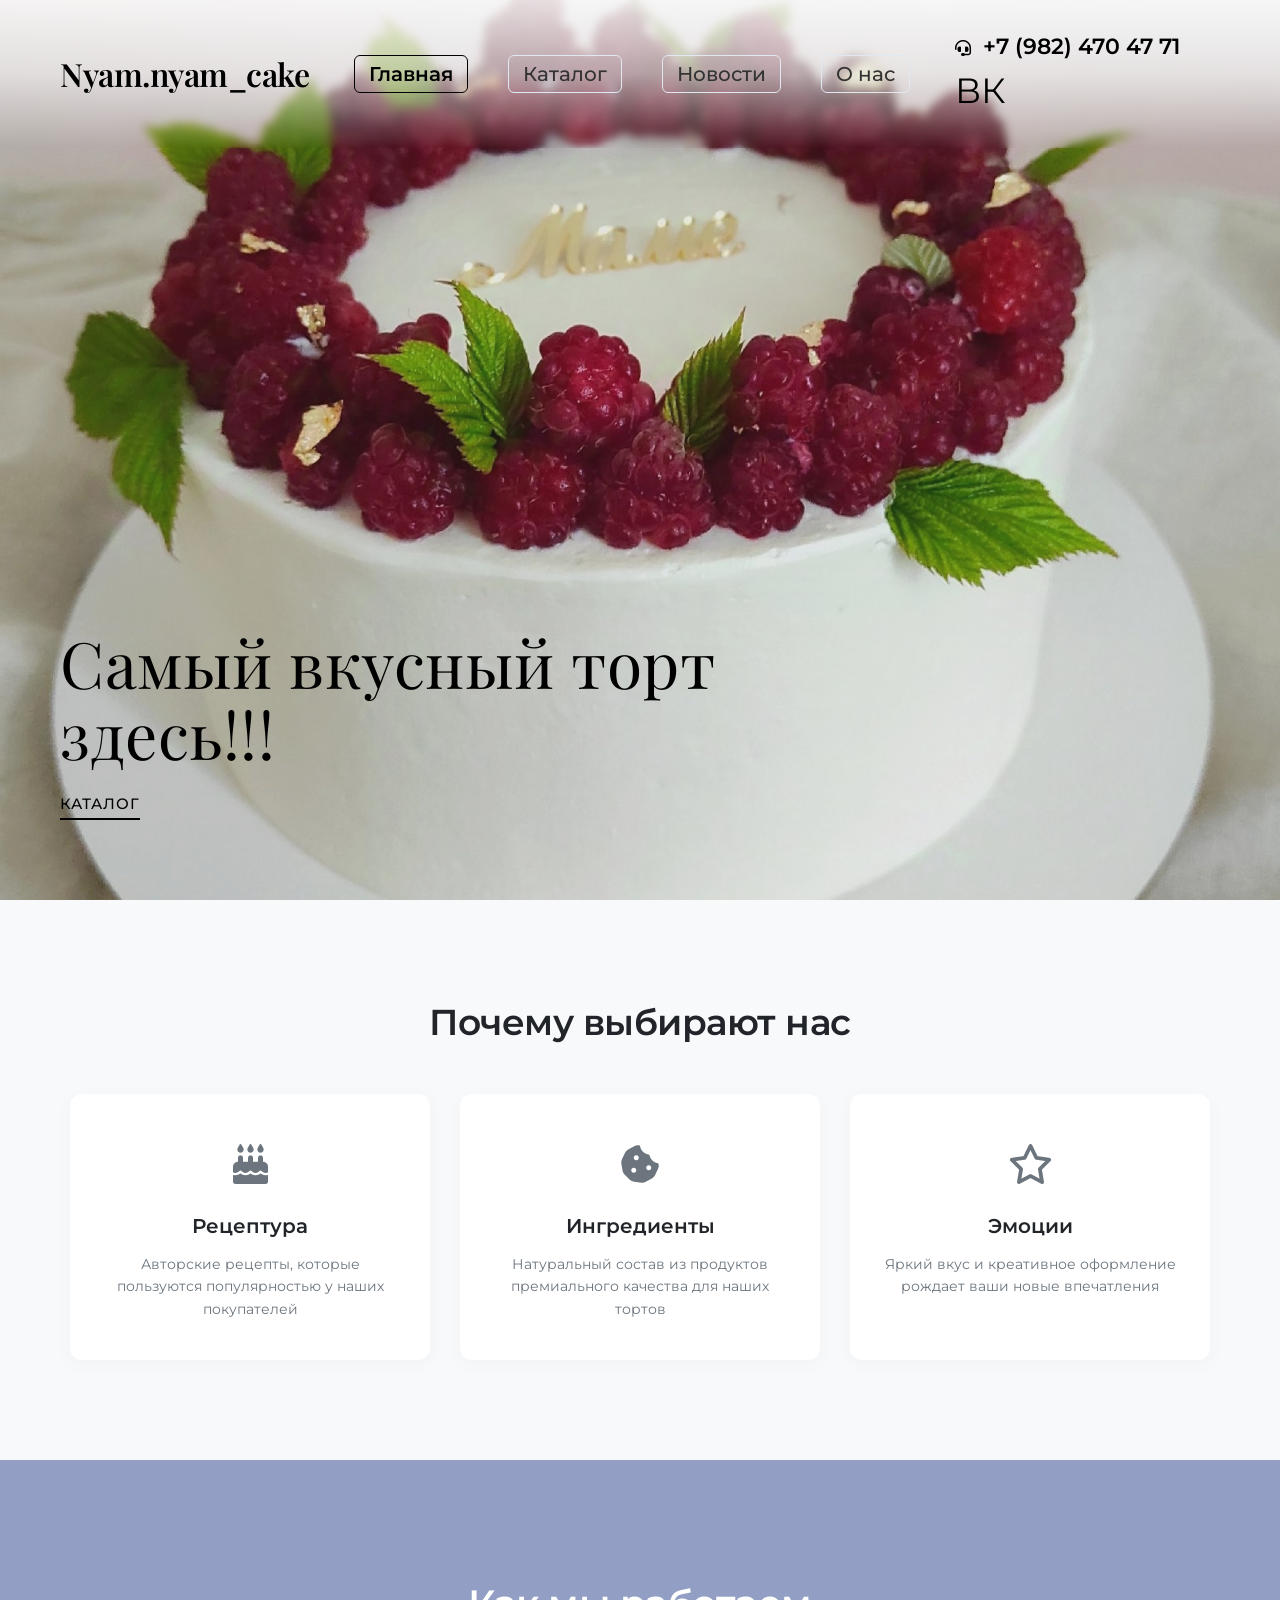
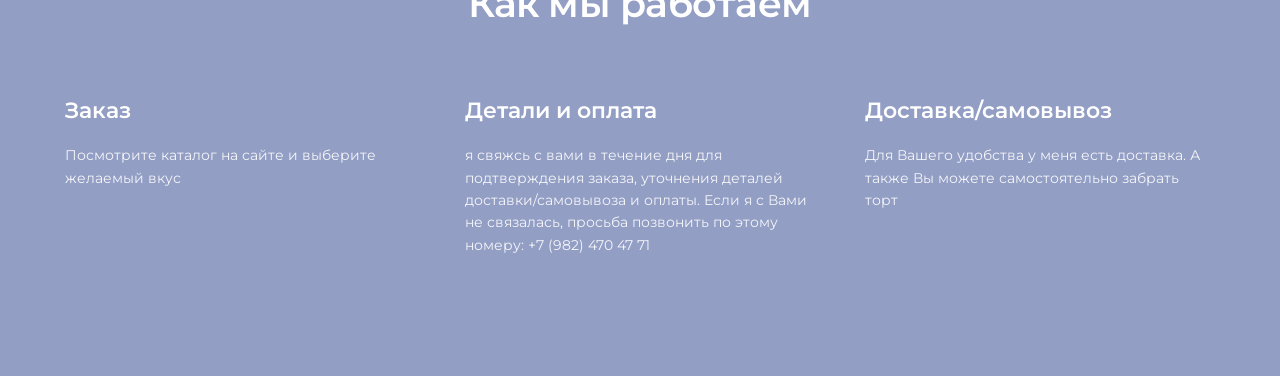
==== index.html @ 230dcc4a "Add files via upload" ====
<!DOCTYPE html>
<html lang="ru">
<head>
    <meta charset="UTF-8">
    <meta name="viewport" content="width=device-width, initial-scale=1.0">
    <title>Nyam.nyam cake</title>
    <link rel="preconnect" href="https://fonts.googleapis.com">
    <link rel="preconnect" href="https://fonts.gstatic.com" crossorigin>
    <link href="https://fonts.googleapis.com/css2?family=Montserrat:wght@300;400;500;600&family=Playfair+Display:ital,wght@0,400..700;1,400..700&display=swap" rel="stylesheet">
    <link rel="stylesheet" href="https://cdnjs.cloudflare.com/ajax/libs/font-awesome/6.4.0/css/all.min.css">
    
    <link rel="stylesheet" href="/css/main.css">
</head>
<body>

    <section class="hero">
        <header class="header">
            <div class="logo">
                Nyam.nyam_cake
            </div>

            <nav class="nav">
                <!-- Для главной добавляем класс active -->
                <a href="index.html" class="active">Главная</a>
                <!-- Для остальных добавляем класс со стандартной рамкой -->
                <a href="catalog.html" class="nav-bordered">Каталог</a>
                <a href="#" class="nav-bordered">Новости</a>
                <a href="about.html" class="nav-bordered">О нас</a>
            </nav>

            <div class="header-right">
                <div class="contacts">
                    <span class="phone">
                        <i class="fa-solid fa-headset" style="margin-right: 6px; font-size: 16px;"></i> 
                        +7 (982) 470 47 71
                    </span>
                    <div><a href="https://vk.com/nyam.nyam_cake" target="_blank" class="vk-link">ВК</a></div>
                </div>
            </div>
        </header>

        <div class="hero-content">
            <h1>Самый вкусный торт здесь!!!</h1>
            <a href="catalog.html" class="catalog-btn">Каталог</a>
        </div>
    </section>
    <section class="features-section">
        <h2 class="features-title">Почему выбирают нас</h2>
        
        <div class="features-container">
            <div class="feature-card">
                <div class="feature-icon">
                    <i class="fa-solid fa-cake-candles"></i>
                </div>
                <h3 class="feature-name">Рецептура</h3>
                <p class="feature-text">Авторские рецепты, которые пользуются популярностью у наших покупателей</p>
            </div>

            <div class="feature-card">
                <div class="feature-icon">
                    <i class="fa-solid fa-cookie-bite"></i>
                </div>
                <h3 class="feature-name">Ингредиенты</h3>
                <p class="feature-text">Натуральный состав из продуктов премиального качества для наших тортов</p>
            </div>

            <div class="feature-card">
                <div class="feature-icon">
                    <i class="fa-regular fa-star"></i>
                </div>
                <h3 class="feature-name">Эмоции</h3>
                <p class="feature-text">Яркий вкус и креативное оформление рождает ваши новые впечатления</p>
            </div>
        </div>
    </section>
    <section class="workflow-section">
        <h2 class="workflow-title">Как мы работаем</h2>
        
        <div class="workflow-container">
            <div class="workflow-step">
                <h3 class="step-name">Заказ</h3>
                <p class="step-text">Посмотрите каталог на сайте и выберите желаемый вкус<br></p>
            </div>

            <div class="workflow-step">
                <h3 class="step-name">Детали и оплата</h3>
                <p class="step-text">я свяжсь с вами в течение дня для подтверждения заказа, уточнения деталей доставки/самовывоза и оплаты. Если я с Вами не связалась, просьба позвонить по этому номеру: +7 (982) 470 47 71</p>
            </div>

            <div class="workflow-step">
                <h3 class="step-name">Доставка/самовывоз</h3>
                <p class="step-text">Для Вашего удобства у меня есть доставка. А также Вы можете самостоятельно забрать торт</p>
            </div>
        </div>
    </section>
</body>
</html>
---- css/main.css ----
/* ==========================================================================
   1. ОБЩИЕ СТИЛИ И СБРОСЫ
   ========================================================================== */
* {
    margin: 0;
    padding: 0;
    box-sizing: border-box;
}

body {
    font-family: 'Montserrat', sans-serif;
    color: #000000;
    background-color: #f5f5f5;
    overflow-x: hidden;
}

/* ==========================================================================
   2. ГЛАВНЫЙ ЭКРАН (HERO BLOCK)
   ========================================================================== */
.hero {
    position: relative;
    width: 100%;
    height: 100vh;
    min-height: 750px;
    background: url('../img/cake.jpg') no-repeat center center;
    background-size: cover;
    display: flex;
    flex-direction: column;
    justify-content: flex-end; /* Контент прижат к низу */
    padding: 40px 60px;
}

/* Полупрозрачный фильтр поверх фона главной страницы */
.hero::before {
    content: '';
    position: absolute;
    top: 0; left: 0; right: 0; bottom: 0;
    background: rgba(255, 255, 255, 0.05);
    z-index: 1;
}

.header, .hero-content, .about-grid-container {
    position: relative;
    z-index: 2;
}

/* ==========================================================================
   3. ШАПКА САЙТА И НАВИГАЦИЯ
   ========================================================================== */
.header {
    display: grid;
    grid-template-columns: auto 1fr auto auto;
    align-items: center;
    gap: 40px;
    position: absolute;
    top: 0;
    left: 0;
    width: 100%;
    padding: 30px 60px; 
    
    /* Эффект матового стекла и градиент */
    background: linear-gradient(to bottom, 
        rgba(255, 255, 255, 0.85) 0%, 
        rgba(255, 255, 255, 0.6) 50%, 
        rgba(255, 255, 255, 0) 100%
    );
    backdrop-filter: blur(4px);
    -webkit-backdrop-filter: blur(4px);
}

.logo {
    font-family: 'Playfair Display', serif;
    font-size: 32px; 
    line-height: 1.1;
    font-weight: 600;
    letter-spacing: -0.5px;
    color: #000000;
    white-space: nowrap;
}

/* Меню навигации */
.nav {
    display: flex;
    justify-content: center;
    gap: 40px;
}

/* Объединенные базовые стили для ВСЕХ ссылок меню */
.nav a {
    text-decoration: none;
    color: #000000;
    font-family: 'Montserrat', sans-serif;
    font-size: 20px; /* Крупный читаемый размер */
    font-weight: 500;
    padding: 6px 14px;
    border-radius: 6px;
    display: inline-block;
    white-space: nowrap;
    border: 1.5px solid transparent; /* Заготовка под рамку, чтобы текст не прыгал */
    transition: all 0.2s ease-in-out;
}

/* Стандартная серая рамка для пассивных вкладок */
.nav a.nav-bordered {
    border: 1px solid #e2e8f0;
    color: #333333;
}

.nav a.nav-bordered:hover {
    border-color: #a0aec0;
    color: #000000;
}

/* Активная вкладка (сплошная черная обводка) */
.nav a.active {
    border: 1.5px solid #000000;
    font-weight: 600;
    color: #000000;
    pointer-events: none;
}

/* Контакты и иконки в шапке */
.header-right {
    display: flex;
    align-items: center;
}

.contacts {
    font-size: 15px;
    text-align: left;
    line-height: 1.5;
    color: #000000;
}

.phone {
    font-size: 22px;
    font-weight: 600;
    display: block;
    margin-bottom: 2px;
    color: #000000;
    white-space: nowrap;
}

.vk-link {
    color: #000000;
    text-decoration: none;
    font-size: 35px;
    transition: opacity 0.3s ease;
}

.header-icons {
    display: flex;
    align-items: center;
    gap: 25px;
    margin-left: 10px;
}

.header-icons a {
    color: #000000;
    font-size: 24px;
    transition: opacity 0.3s ease;
    text-decoration: none;
}

.vk-link:hover, .header-icons a:hover {
    opacity: 0.6;
}

/* ==========================================================================
   4. КОНТЕНТ ГЛАВНОЙ СТРАНИЦЫ (HERO CONTENT)
   ========================================================================== */
.hero-content {
    max-width: 800px;
    margin-bottom: 40px;
}

h1 {
    font-family: 'Playfair Display', serif;
    font-size: 64px;
    font-weight: 400;
    line-height: 1.1;
    margin-bottom: 25px;
    letter-spacing: 0.5px;
    color: #000000;
}

.catalog-btn {
    display: inline-block;
    color: #000000;
    text-decoration: none;
    font-size: 15px;
    font-weight: 500;
    text-transform: uppercase;
    letter-spacing: 1px;
    border-bottom: 2px solid #000000;
    padding-bottom: 5px;
    transition: opacity 0.3s ease;
}

.catalog-btn:hover {
    opacity: 0.6;
}

/* ==========================================================================
   5. БЛОК "ПОЧЕМУ ВЫБИРАЮТ НАС"
   ========================================================================== */
.features-section {
    padding: 100px 60px;
    background-color: #f8f9fa;
    text-align: center;
}

.features-title {
    font-family: 'Montserrat', sans-serif;
    font-size: 36px;
    font-weight: 600;
    color: #212529;
    margin-bottom: 50px;
    letter-spacing: -0.5px;
}

.features-container {
    display: flex;
    justify-content: center;
    gap: 30px;
    max-width: 1200px;
    margin: 0 auto;
    flex-wrap: wrap;
}

.feature-card {
    background: #ffffff;
    border-radius: 12px;
    padding: 40px 30px;
    flex: 1;
    min-width: 280px;
    max-width: 360px;
    box-shadow: 0 4px 20px rgba(0, 0, 0, 0.03);
    display: flex;
    flex-direction: column;
    align-items: center;
    text-align: center;
    transition: transform 0.3s ease, box-shadow 0.3s ease;
}

.feature-card:hover {
    transform: translateY(-5px);
    box-shadow: 0 8px 30px rgba(0, 0, 0, 0.06);
}

.feature-icon {
    font-size: 40px;
    color: #6c757d;
    margin-bottom: 20px;
    height: 60px;
    display: flex;
    align-items: center;
    justify-content: center;
}

.feature-name {
    font-family: 'Montserrat', sans-serif;
    font-size: 20px;
    font-weight: 600;
    color: #212529;
    margin-bottom: 15px;
}

.feature-text {
    font-family: 'Montserrat', sans-serif;
    font-size: 14px;
    line-height: 1.6;
    color: #6c757d;
    font-weight: 400;
}

/* ==========================================================================
   6. БЛОК "КАК МЫ РАБОТАЕМ"
   ========================================================================== */
.workflow-section {
    padding: 120px 60px;
    background-color: #929ec4; 
    background-image: url('../img/raspberries-decor.png'); 
    background-repeat: no-repeat;
    background-position: right top;
    background-size: auto 80%; 
    position: relative;
    text-align: center;
}

.workflow-title {
    font-family: 'Montserrat', sans-serif;
    font-size: 38px;
    font-weight: 600;
    color: #ffffff;
    margin-bottom: 70px;
    letter-spacing: -0.5px;
}

.workflow-container {
    display: flex;
    justify-content: center;
    align-items: flex-start;
    gap: 50px;
    max-width: 1200px;
    margin: 0 auto;
    flex-wrap: wrap;
}

.workflow-step {
    flex: 1;
    min-width: 280px;
    max-width: 350px;
    text-align: left;
}

.step-name {
    font-family: 'Montserrat', sans-serif;
    font-size: 22px;
    font-weight: 600;
    color: #ffffff;
    margin-bottom: 20px;
}

.step-text {
    font-family: 'Montserrat', sans-serif;
    font-size: 14px;
    line-height: 1.6;
    color: rgba(255, 255, 255, 0.9);
    font-weight: 400;
}

.workflow-link {
    color: #ffffff;
    text-decoration: underline;
    font-weight: 500;
    transition: opacity 0.3s ease;
}

.workflow-link:hover {
    opacity: 0.8;
}

/* ==========================================================================
   7. СТРАНИЦА "О МНЕ" (ДВУХКОЛОНОЧНЫЙ МАКЕТ)
   ========================================================================== */
.hero-about {
    background: #ffffff !important; /* Белый фон вместо торта */
    height: auto !important;
    min-height: 100vh;
}

.hero-about::before {
    display: none !important; /* Отключаем фильтр */
}

/* Контейнер-сетка */
.about-grid-container {
    display: grid;
    grid-template-columns: 1.2fr 1fr;
    gap: 60px;
    align-items: center;
    max-width: 1200px;
    margin: 160px auto 60px auto;
    width: 100%;
}

.about-content {
    text-align: left;
}

.about-title {
    font-family: 'Playfair Display', serif;
    font-size: 44px;
    font-weight: 500;
    color: #000000;
    margin-bottom: 25px;
}

.about-text-block p {
    font-family: 'Montserrat', sans-serif;
    font-size: 16px;
    line-height: 1.7;
    color: #333333;
    margin-bottom: 20px;
}

/* Серая контентная плашка */
.about-text-block .highlight-p {
    background-color: #f4f5f7;
    padding: 22px;
    border-radius: 8px;
    border-left: 3px solid #000000;
    font-size: 16px;
    line-height: 1.6;
}

.about-text-block .delivery-p {
    font-weight: 600;
    color: #000000;
}

/* Кнопка */
.about-btn {
    display: inline-block;
    background-color: #000000;
    color: #ffffff;
    text-decoration: none;
    font-family: 'Montserrat', sans-serif;
    font-size: 14px;
    font-weight: 600;
    padding: 14px 32px;
    border-radius: 25px;
    margin-top: 10px;
    transition: all 0.2s ease;
}

.about-btn:hover {
    opacity: 0.8;
    transform: translateY(-1px);
}

/* Фотография */
.about-image-wrapper {
    display: flex;
    justify-content: center;
    width: 100%;
}

.about-img {
    width: 100%;
    max-width: 480px;
    height: auto;
    object-fit: cover;
    border-radius: 4px;
}

/* ==========================================================================
   8. АДАПТИВНОСТЬ (MEDIA QUERIES)
   ========================================================================== */

/* Большие планшеты и десктопы */
@media (max-width: 1200px) {
    .header { gap: 20px; }
    .nav a { font-size: 18px; }
    .phone { font-size: 19px; }
}

/* Средние планшеты */
@media (max-width: 992px) {
    .features-section { padding: 60px 30px; }
    .features-title { font-size: 28px; margin-bottom: 35px; }
    .feature-card { padding: 30px 20px; }
    
    .workflow-section { padding: 70px 30px; background-size: 150px auto; }
    .workflow-title { font-size: 30px; margin-bottom: 40px; }
    .workflow-container { gap: 35px; }
    .workflow-step { max-width: 100%; }

    /* Перестроение страницы "О мне" в одну колонку */
    .about-grid-container {
        grid-template-columns: 1fr;
        gap: 40px;
        margin-top: 120px;
        padding: 0 20px;
    }
    .about-image-wrapper { order: 2; }
    .about-content { order: 1; }
    .about-img { max-width: 100%; }
}
/* ==========================================================================
   9. СТРАНИЦА КАТАЛОГА
   ========================================================================== */
.catalog-page {
    background: #ffffff !important;
    min-height: 100vh;
    padding-top: 140px; /* Отступ сверху, чтобы шапка не перекрывала заголовок */
}

.catalog-container {
    max-width: 1200px;
    margin: 0 auto;
    padding: 40px 20px 80px 20px;
}

.catalog-main-title {
    font-family: 'Playfair Display', serif;
    font-size: 40px;
    font-weight: 500;
    color: #000000;
    margin-bottom: 50px;
    text-align: center;
}

/* Сетка для карточек */
.products-grid {
    display: grid;
    grid-template-columns: repeat(auto-fill, minmax(320px, 1fr));
    gap: 40px;
}

/* Карточка товара */
.product-card {
    background: #ffffff;
    border: 1px solid #e2e8f0;
    border-radius: 8px;
    padding: 20px;
    display: flex;
    flex-direction: column;
    transition: transform 0.3s ease, box-shadow 0.3s ease;
}

.product-card:hover {
    transform: translateY(-5px);
    box-shadow: 0 10px 25px rgba(0,0,0,0.05);
}

/* Контейнер для фото */
.product-img-wrapper {
    width: 100%;
    height: 260px;
    background-color: #f7fafc; /* Временный фон, пока нет картинок */
    border-radius: 6px;
    overflow: hidden;
    margin-bottom: 20px;
}

.product-img {
    width: 100%;
    height: 100%;
    object-fit: cover;
}

/* Текст карточки */
.product-title {
    font-family: 'Montserrat', sans-serif;
    font-size: 20px;
    font-weight: 600;
    color: #000000;
    margin-bottom: 10px;
}

.product-desc {
    font-family: 'Montserrat', sans-serif;
    font-size: 14px;
    line-height: 1.6;
    color: #4a5568;
    margin-bottom: 25px;
    flex-grow: 1; /* Подтягивает нижнюю часть к одному уровню */
}

/* Низ карточки (Цена + Кнопка) */
.product-footer {
    display: flex;
    justify-content: space-between;
    align-items: center;
    border-top: 1px solid #edf2f7;
    padding-top: 15px;
}

.product-price {
    font-family: 'Montserrat', sans-serif;
    font-size: 16px;
    font-weight: 600;
    color: #000000;
}

.order-btn {
    display: inline-block;
    background-color: #000000;
    color: #ffffff;
    text-decoration: none;
    font-family: 'Montserrat', sans-serif;
    font-size: 13px;
    font-weight: 600;
    padding: 10px 22px;
    border-radius: 20px;
    transition: background-color 0.2s ease;
}

.order-btn:hover {
    background-color: #333333;
}

/* Мобильная адаптация */
@media (max-width: 768px) {
    .catalog-main-title { font-size: 30px; margin-bottom: 30px; }
    .products-grid { gap: 25px; }
}
/* ==========================================================================
   10. МОБИЛЬНАЯ АДАПТАЦИЯ ДЛЯ ЭКРАНОВ ДО 768px (СМАРТФОНЫ)
   ========================================================================== */
@media (max-width: 768px) {
    
    /* 1. Превращаем шапку из строчной сетки в вертикальную стопку */
    .header {
        display: flex;
        flex-direction: column;
        align-items: center;
        gap: 15px;
        padding: 20px 15px;
        position: relative; /* Шапка больше не перекрывает контент, а аккуратно идет сверху */
        background: #ffffff; /* На мобильных делаем сплошной белый фон для читаемости */
    }

    /* 2. Делаем пункты меню более компактными */
    .nav {
        gap: 10px;
        flex-wrap: wrap; /* Если не влезут в строку, перенесутся на следующую */
        justify-content: center;
    }

    .nav a {
        font-size: 15px; /* Уменьшаем шрифт меню для пальцев */
        padding: 5px 10px;
    }

    /* 3. Выравниваем контакты по центру */
    .contacts {
        text-align: center;
    }

    .phone {
        font-size: 18px; /* Чуть уменьшаем телефон */
    }

    /* 4. Корректируем главный экран (Hero) */
    .hero {
        height: auto;
        min-height: calc(100vh - 180px); /* Вычитаем высоту мобильной шапки */
        padding: 30px 20px;
    }

    /* 5. Уменьшаем огромный заголовок h1, чтобы он не разбивался некрасиво */
    h1 {
        font-size: 34px; 
        margin-bottom: 20px;
    }
}
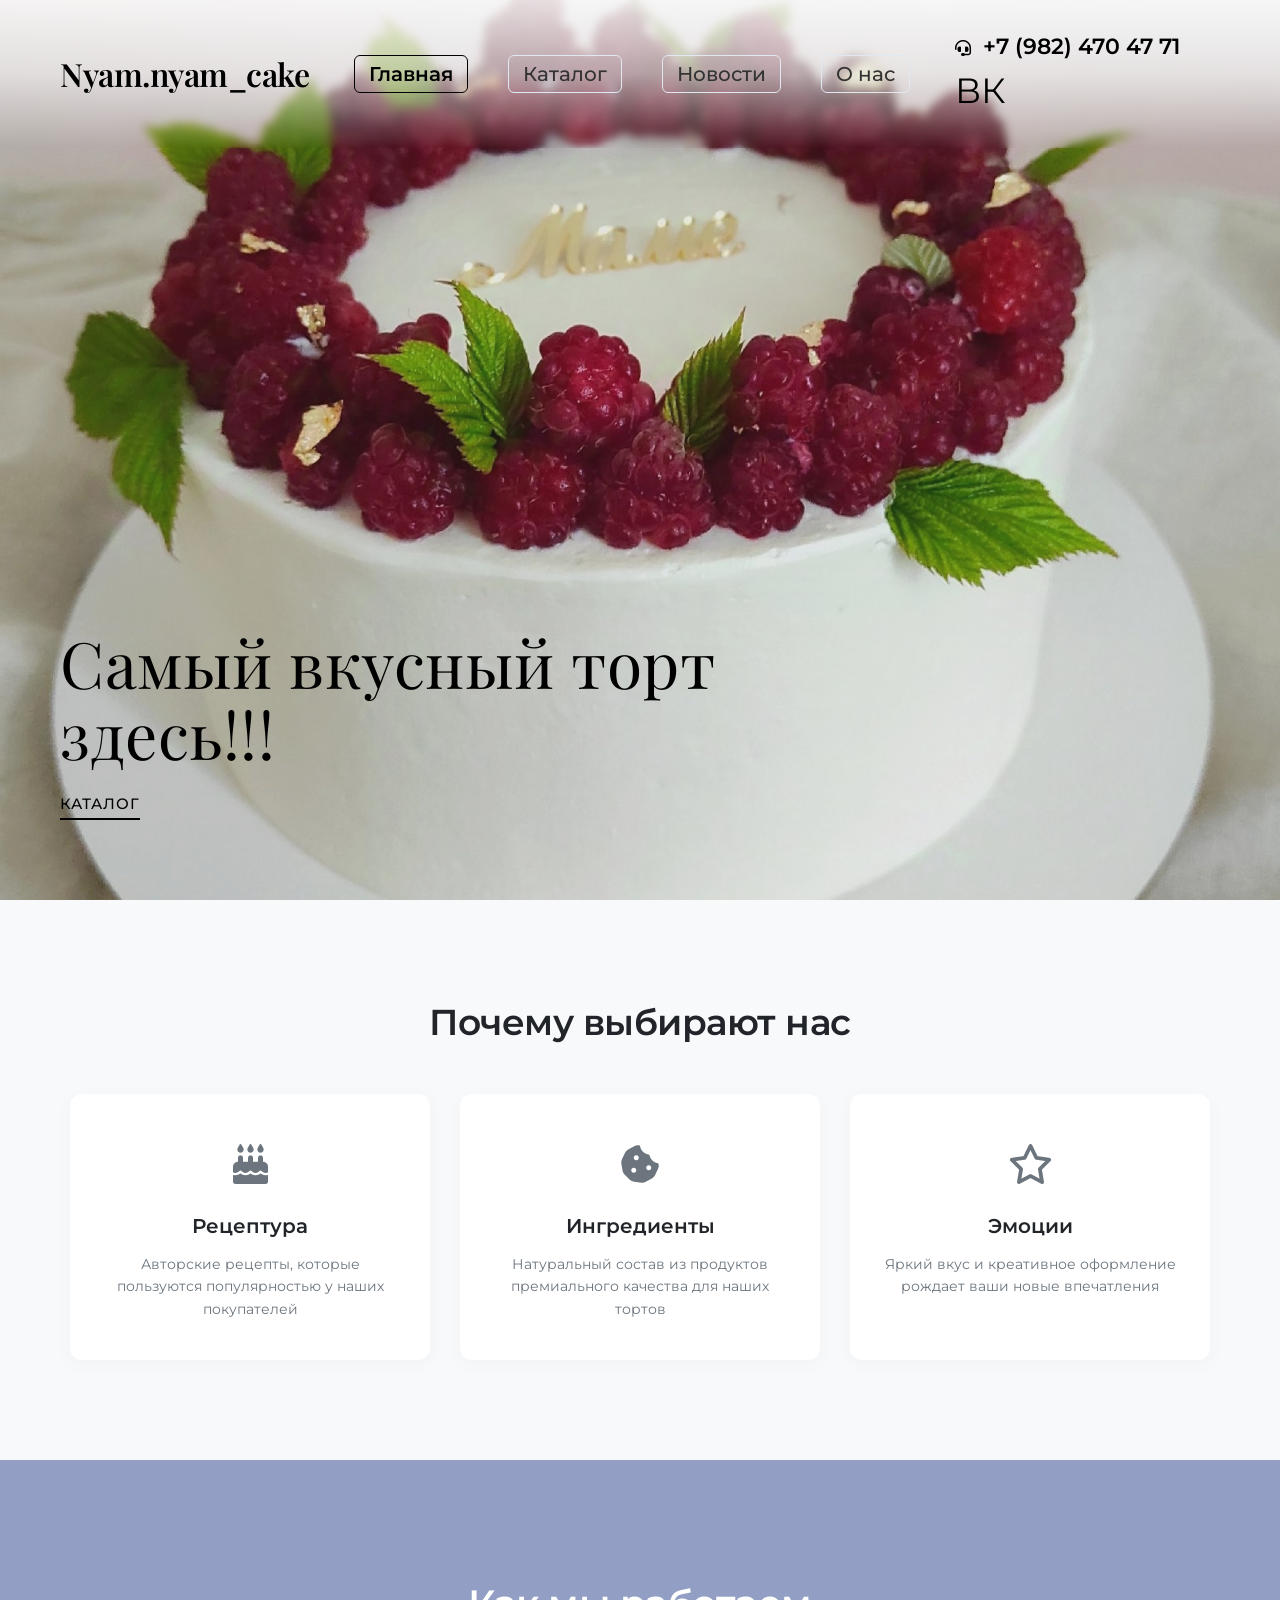
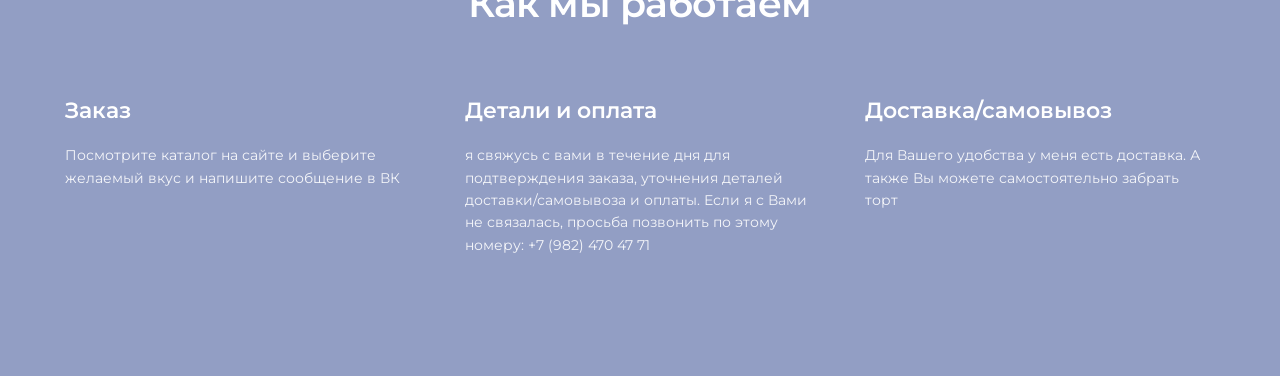
==== commit 9e6867d6: "Add files via upload" ====
--- a/index.html
+++ b/index.html
@@ -9,7 +9,7 @@
     <link href="https://fonts.googleapis.com/css2?family=Montserrat:wght@300;400;500;600&family=Playfair+Display:ital,wght@0,400..700;1,400..700&display=swap" rel="stylesheet">
     <link rel="stylesheet" href="https://cdnjs.cloudflare.com/ajax/libs/font-awesome/6.4.0/css/all.min.css">
     
-    <link rel="stylesheet" href="/css/main.css">
+    <link rel="stylesheet" href="css/main.css">
 </head>
 <body>
 
@@ -79,12 +79,12 @@
         <div class="workflow-container">
             <div class="workflow-step">
                 <h3 class="step-name">Заказ</h3>
-                <p class="step-text">Посмотрите каталог на сайте и выберите желаемый вкус<br></p>
+                <p class="step-text">Посмотрите каталог на сайте и выберите желаемый вкус и напишите сообщение в ВК<br></p>
             </div>
 
             <div class="workflow-step">
                 <h3 class="step-name">Детали и оплата</h3>
-                <p class="step-text">я свяжсь с вами в течение дня для подтверждения заказа, уточнения деталей доставки/самовывоза и оплаты. Если я с Вами не связалась, просьба позвонить по этому номеру: +7 (982) 470 47 71</p>
+                <p class="step-text">я свяжусь с вами в течение дня для подтверждения заказа, уточнения деталей доставки/самовывоза и оплаты. Если я с Вами не связалась, просьба позвонить по этому номеру: +7 (982) 470 47 71</p>
             </div>
 
             <div class="workflow-step">
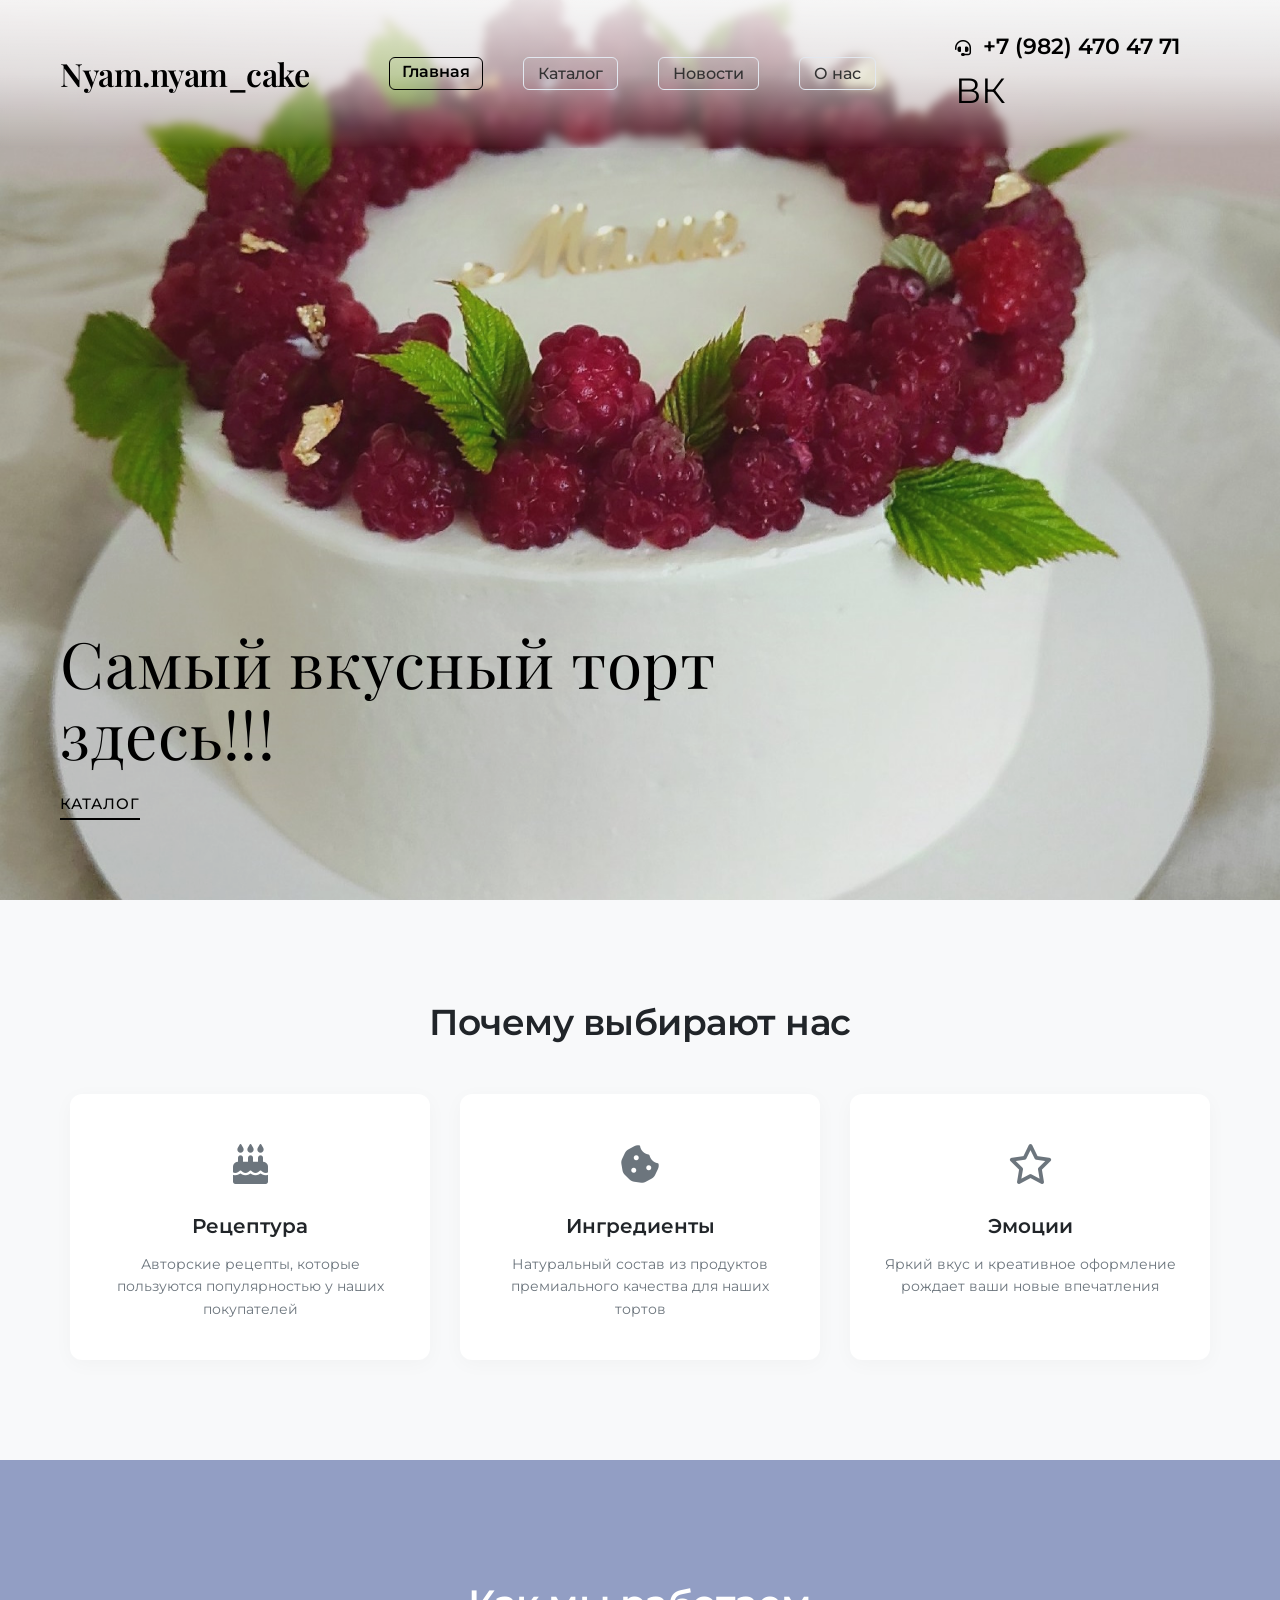
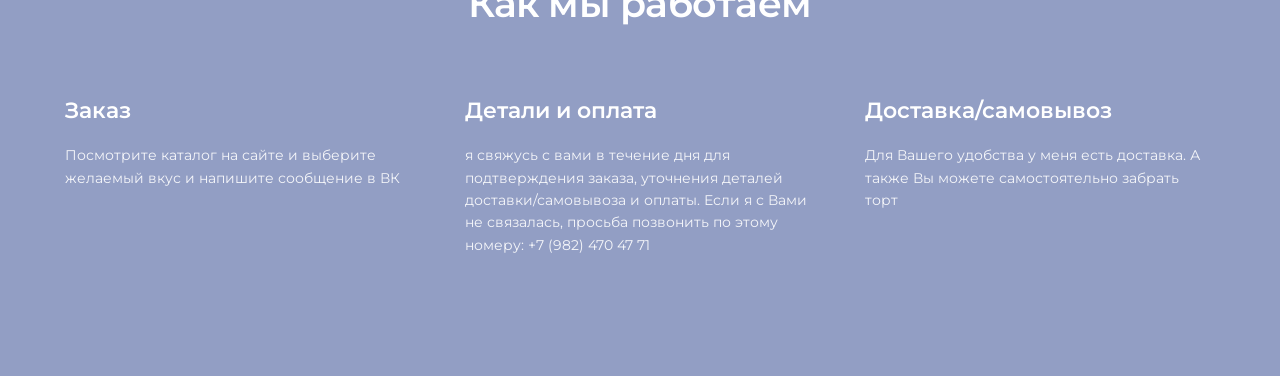
==== commit 6dfa22b9: "Add files via upload" ====
--- a/index.html
+++ b/index.html
@@ -20,11 +20,9 @@
             </div>
 
             <nav class="nav">
-                <!-- Для главной добавляем класс active -->
                 <a href="index.html" class="active">Главная</a>
-                <!-- Для остальных добавляем класс со стандартной рамкой -->
                 <a href="catalog.html" class="nav-bordered">Каталог</a>
-                <a href="#" class="nav-bordered">Новости</a>
+                <a href="news.html" class="nav-bordered">Новости</a>
                 <a href="about.html" class="nav-bordered">О нас</a>
             </nav>
 
--- a/css/main.css
+++ b/css/main.css
@@ -1,6 +1,3 @@
-/* ==========================================================================
-   1. ОБЩИЕ СТИЛИ И СБРОСЫ
-   ========================================================================== */
 * {
     margin: 0;
     padding: 0;
@@ -14,9 +11,7 @@
     overflow-x: hidden;
 }
 
-/* ==========================================================================
-   2. ГЛАВНЫЙ ЭКРАН (HERO BLOCK)
-   ========================================================================== */
+/* Главный экран */
 .hero {
     position: relative;
     width: 100%;
@@ -26,11 +21,12 @@
     background-size: cover;
     display: flex;
     flex-direction: column;
-    justify-content: flex-end; /* Контент прижат к низу */
+    
+    justify-content: flex-end; 
+    
     padding: 40px 60px;
 }
 
-/* Полупрозрачный фильтр поверх фона главной страницы */
 .hero::before {
     content: '';
     position: absolute;
@@ -39,35 +35,38 @@
     z-index: 1;
 }
 
-.header, .hero-content, .about-grid-container {
+.header, .hero-content {
     position: relative;
     z-index: 2;
 }
 
-/* ==========================================================================
-   3. ШАПКА САЙТА И НАВИГАЦИЯ
-   ========================================================================== */
 .header {
     display: grid;
     grid-template-columns: auto 1fr auto auto;
     align-items: center;
     gap: 40px;
+    width: 100%;
+    
+    /* Абсолютное позиционирование растянет шапку идеально по краям */
     position: absolute;
     top: 0;
     left: 0;
     width: 100%;
+    /* Возвращаем внутренние отступы, чтобы текст не прижимался к стеклу */
     padding: 30px 60px; 
     
-    /* Эффект матового стекла и градиент */
+    /* Красивый градиент от благородного белого/кремового к полностью прозрачному */
     background: linear-gradient(to bottom, 
         rgba(255, 255, 255, 0.85) 0%, 
         rgba(255, 255, 255, 0.6) 50%, 
         rgba(255, 255, 255, 0) 100%
     );
+    
     backdrop-filter: blur(4px);
     -webkit-backdrop-filter: blur(4px);
 }
 
+/* Логотип — крупный и весомый */
 .logo {
     font-family: 'Playfair Display', serif;
     font-size: 32px; 
@@ -78,48 +77,27 @@
     white-space: nowrap;
 }
 
-/* Меню навигации */
+/* Навигация — крупные заметные ссылки */
 .nav {
     display: flex;
     justify-content: center;
     gap: 40px;
 }
 
-/* Объединенные базовые стили для ВСЕХ ссылок меню */
 .nav a {
+    color: #000000;
     text-decoration: none;
-    color: #000000;
-    font-family: 'Montserrat', sans-serif;
-    font-size: 20px; /* Крупный читаемый размер */
+    font-size: 20px; /* Крупный размер для пунктов меню */
     font-weight: 500;
-    padding: 6px 14px;
-    border-radius: 6px;
-    display: inline-block;
+    transition: opacity 0.3s ease;
     white-space: nowrap;
-    border: 1.5px solid transparent; /* Заготовка под рамку, чтобы текст не прыгал */
-    transition: all 0.2s ease-in-out;
-}
-
-/* Стандартная серая рамка для пассивных вкладок */
-.nav a.nav-bordered {
-    border: 1px solid #e2e8f0;
-    color: #333333;
-}
-
-.nav a.nav-bordered:hover {
-    border-color: #a0aec0;
-    color: #000000;
-}
-
-/* Активная вкладка (сплошная черная обводка) */
-.nav a.active {
-    border: 1.5px solid #000000;
-    font-weight: 600;
-    color: #000000;
-    pointer-events: none;
-}
-
-/* Контакты и иконки в шапке */
+}
+
+.nav a:hover {
+    opacity: 0.6;
+}
+
+/* Блок контактов */
 .header-right {
     display: flex;
     align-items: center;
@@ -133,7 +111,7 @@
 }
 
 .phone {
-    font-size: 22px;
+    font-size: 22px; /* Крупный и заметный номер телефона */
     font-weight: 600;
     display: block;
     margin-bottom: 2px;
@@ -148,27 +126,30 @@
     transition: opacity 0.3s ease;
 }
 
+.vk-link:hover {
+    opacity: 0.6;
+}
+
+/* Правый блок интерфейса с иконками (Поиск, Юзер, Корзина) */
 .header-icons {
     display: flex;
     align-items: center;
-    gap: 25px;
+    gap: 25px; /* Расстояние между иконками */
     margin-left: 10px;
 }
 
 .header-icons a {
     color: #000000;
-    font-size: 24px;
+    font-size: 24px; /* Крупный размер иконок интерфейса */
     transition: opacity 0.3s ease;
     text-decoration: none;
 }
 
-.vk-link:hover, .header-icons a:hover {
+.header-icons a:hover {
     opacity: 0.6;
 }
 
-/* ==========================================================================
-   4. КОНТЕНТ ГЛАВНОЙ СТРАНИЦЫ (HERO CONTENT)
-   ========================================================================== */
+/* Главный контент (Заголовок внизу) */
 .hero-content {
     max-width: 800px;
     margin-bottom: 40px;
@@ -201,15 +182,29 @@
     opacity: 0.6;
 }
 
+/* Планшетная адаптация */
+@media (max-width: 1200px) {
+    .header {
+        gap: 20px;
+    }
+    .nav a {
+        font-size: 18px;
+    }
+    .phone {
+        font-size: 19px;
+    }
+}
 /* ==========================================================================
-   5. БЛОК "ПОЧЕМУ ВЫБИРАЮТ НАС"
+   Блок "Почему выбирают нас"
    ========================================================================== */
+
 .features-section {
     padding: 100px 60px;
-    background-color: #f8f9fa;
+    background-color: #f8f9fa; /* Мягкий светлый фон */
     text-align: center;
 }
 
+/* Заголовок секции */
 .features-title {
     font-family: 'Montserrat', sans-serif;
     font-size: 36px;
@@ -219,15 +214,17 @@
     letter-spacing: -0.5px;
 }
 
+/* Контейнер для карточек (гибкая сетка) */
 .features-container {
     display: flex;
     justify-content: center;
     gap: 30px;
     max-width: 1200px;
     margin: 0 auto;
-    flex-wrap: wrap;
-}
-
+    flex-wrap: wrap; 
+}
+
+/* Стили самой карточки */
 .feature-card {
     background: #ffffff;
     border-radius: 12px;
@@ -248,9 +245,10 @@
     box-shadow: 0 8px 30px rgba(0, 0, 0, 0.06);
 }
 
+/* Иконки преимуществ */
 .feature-icon {
     font-size: 40px;
-    color: #6c757d;
+    color: #6c757d; /* Спокойный графитовый цвет для иконок */
     margin-bottom: 20px;
     height: 60px;
     display: flex;
@@ -258,6 +256,7 @@
     justify-content: center;
 }
 
+/* Название преимущества */
 .feature-name {
     font-family: 'Montserrat', sans-serif;
     font-size: 20px;
@@ -266,6 +265,7 @@
     margin-bottom: 15px;
 }
 
+/* Описание */
 .feature-text {
     font-family: 'Montserrat', sans-serif;
     font-size: 14px;
@@ -274,20 +274,38 @@
     font-weight: 400;
 }
 
+/* Адаптивность для планшетов и мобильных */
+@media (max-width: 992px) {
+    .features-section {
+        padding: 60px 30px;
+    }
+    .features-title {
+        font-size: 28px;
+        margin-bottom: 35px;
+    }
+    .feature-card {
+        padding: 30px 20px;
+    }
+}
 /* ==========================================================================
-   6. БЛОК "КАК МЫ РАБОТАЕМ"
+   Блок "Как мы работаем"
    ========================================================================== */
+
 .workflow-section {
     padding: 120px 60px;
-    background-color: #929ec4; 
+    background-color: #929ec4; /* Тот самый лавандово-сиреневый оттенок */
+    
+    /* Добавляем декоративные ягоды в правый верхний угол как на макете */
     background-image: url('../img/raspberries-decor.png'); 
     background-repeat: no-repeat;
     background-position: right top;
-    background-size: auto 80%; 
+    background-size: auto 80%; /* Картинка займет 80% высоты блока */
+    
     position: relative;
     text-align: center;
 }
 
+/* Белый заголовок секции */
 .workflow-title {
     font-family: 'Montserrat', sans-serif;
     font-size: 38px;
@@ -297,6 +315,7 @@
     letter-spacing: -0.5px;
 }
 
+/* Сетка для трех шагов */
 .workflow-container {
     display: flex;
     justify-content: center;
@@ -307,13 +326,15 @@
     flex-wrap: wrap;
 }
 
+/* Колонка отдельного шага */
 .workflow-step {
     flex: 1;
     min-width: 280px;
     max-width: 350px;
-    text-align: left;
-}
-
+    text-align: left; /* Текст внутри колонок выровнен по левому краю */
+}
+
+/* Название шага */
 .step-name {
     font-family: 'Montserrat', sans-serif;
     font-size: 22px;
@@ -322,14 +343,16 @@
     margin-bottom: 20px;
 }
 
+/* Описание шага */
 .step-text {
     font-family: 'Montserrat', sans-serif;
     font-size: 14px;
     line-height: 1.6;
-    color: rgba(255, 255, 255, 0.9);
+    color: rgba(255, 255, 255, 0.9); /* Мягкий белый цвет для лучшей читаемости */
     font-weight: 400;
 }
 
+/* Особенный стиль для ссылки-телефона внутри текста */
 .workflow-link {
     color: #ffffff;
     text-decoration: underline;
@@ -341,30 +364,192 @@
     opacity: 0.8;
 }
 
+/* Адаптивность под планшеты и мобильные устройства */
+@media (max-width: 992px) {
+    .workflow-section {
+        padding: 70px 30px;
+        background-size: 150px auto; /* Уменьшаем декоративные ягоды на мобильных */
+    }
+    .workflow-title {
+        font-size: 30px;
+        margin-bottom: 40px;
+    }
+    .workflow-container {
+        gap: 35px;
+    }
+    .workflow-step {
+        max-width: 100%; /* На смартфонах шаги встанут строго друг под другом на всю ширину */
+    }
+}
+/* Общие стили для ссылок в меню */
+.menu a {
+    text-decoration: none;
+    color: #000000;
+    font-family: 'Montserrat', sans-serif;
+    font-size: 16px;
+    font-weight: 500;
+    padding: 6px 12px; /* Внутренние отступы, чтобы рамка не прилипала к тексту */
+    border: 1px solid transparent; /* Прозрачная рамка по умолчанию, чтобы текст не прыгал */
+    border-radius: 4px; /* Легкое скругление углов */
+    transition: all 0.2s ease-in-out;
+}
+
+/* Эффект при наведении на любую ссылку */
+.menu a:hover {
+    border-color: rgba(0, 0, 0, 0.4);
+}
+
+/* Активный пункт меню (выделение рамкой) */
+.menu a.active {
+    border: 1.5px solid #000000; /* Четкая черная рамка как на макете */
+    font-weight: 600; /* Можно сделать текст чуть плотнее для акцента */
+    pointer-events: none; /* Отключаем кликабельность по активной ссылке */
+}
+/* Стили для активного пункта меню с рамкой */
+.nav a.active {
+    border: 1.5px solid #000000;
+    border-radius: 6px;
+    padding: 4px 12px;
+    font-weight: 600;
+    pointer-events: none; /* Чтобы нельзя было кликать по вкладке, на которой уже находишься */
+}
+
+/* На главной странице у ссылок нет рамки, добавим им невидимую границу, чтобы текст не прыгал */
+.nav a {
+    border: 1.5px solid transparent;
+    padding: 4px 12px;
+    border-radius: 6px;
+    transition: all 0.2s ease;
+}
+
+.nav a:hover {
+    border-color: rgba(0, 0, 0, 0.2);
+    opacity: 1;
+}
 /* ==========================================================================
-   7. СТРАНИЦА "О МНЕ" (ДВУХКОЛОНОЧНЫЙ МАКЕТ)
+   Стили для страницы "О мне" (без торта на фоне)
    ========================================================================== */
+
+/* Отключаем картинку и градиентную вуаль, ставим чистый кондитерский фон */
 .hero-about {
-    background: #ffffff !important; /* Белый фон вместо торта */
-    height: auto !important;
+    background: #fdfdfd !important; /* Чистый мягкий белый фон */
+}
+
+.hero-about::before {
+    display: none !important; /* Полностью убираем затемняющий фильтр */
+}
+
+/* Контейнер для текста */
+.about-content {
+    max-width: 750px;
+    margin-top: 160px; /* Чтобы текст не залезал под шапку */
+    margin-bottom: auto; /* Центрируем по вертикали */
+    position: relative;
+    z-index: 2;
+}
+
+/* Заголовок страницы */
+.about-title {
+    font-family: 'Playfair Display', serif;
+    font-size: 48px;
+    font-weight: 500;
+    color: #000000;
+    margin-bottom: 30px;
+}
+
+/* Текстовые абзацы */
+.about-text-block p {
+    font-family: 'Montserrat', sans-serif;
+    font-size: 18px;
+    line-height: 1.7;
+    color: #212529;
+    margin-bottom: 20px;
+}
+
+/* Выделенный абзац про качество и любовь */
+.about-text-block .highlight-p {
+    font-size: 19px;
+    font-weight: 500;
+    background-color: #f3f4f6; /* Легкая серая плашка для акцента */
+    padding: 20px;
+    border-radius: 8px;
+    border-left: 4px solid #000000;
+}
+
+/* Строка доставки */
+.about-text-block .delivery-p {
+    font-weight: 600;
+    color: #000000;
+}
+
+.about-text-block .delivery-p i {
+    margin-right: 8px;
+}
+
+/* Большая заметная кнопка для связи */
+.about-btn {
+    display: inline-block;
+    background-color: #000000;
+    color: #ffffff;
+    text-decoration: none;
+    font-family: 'Montserrat', sans-serif;
+    font-size: 15px;
+    font-weight: 600;
+    letter-spacing: 0.5px;
+    padding: 15px 35px;
+    border-radius: 30px;
+    margin-top: 15px;
+    transition: transform 0.2s ease, opacity 0.2s ease;
+}
+
+.about-btn:hover {
+    opacity: 0.8;
+    transform: translateY(-2px);
+}
+
+/* Оптимизация под мобильные телефоны */
+@media (max-width: 768px) {
+    .about-content {
+        margin-top: 140px;
+        padding: 0 10px;
+    }
+    .about-title {
+        font-size: 36px;
+    }
+    .about-text-block p {
+        font-size: 16px;
+    }
+    .about-text-block .highlight-p {
+        font-size: 16px;
+        padding: 15px;
+    }
+}
+/* ==========================================================================
+   Страница "О мне" с двухколоночным макетом (Текст + Фото)
+   ========================================================================== */
+
+.hero-about {
+    background: #ffffff !important; /* Чистый белый фон как на макете */
+    height: auto !important; /* Позволяем контенту растягивать страницу вниз */
     min-height: 100vh;
 }
 
 .hero-about::before {
-    display: none !important; /* Отключаем фильтр */
-}
-
-/* Контейнер-сетка */
+    display: none !important; /* Убираем полупрозрачную вуаль */
+}
+
+/* Главная двухколоночная сетка */
 .about-grid-container {
     display: grid;
-    grid-template-columns: 1.2fr 1fr;
+    grid-template-columns: 1.2fr 1fr; /* Левая колонка под текст чуть шире правой */
     gap: 60px;
-    align-items: center;
+    align-items: center; /* Выравнивание по центру вертикали */
     max-width: 1200px;
-    margin: 160px auto 60px auto;
-    width: 100%;
-}
-
+    margin: 160px auto 60px auto; /* Отступ сверху, чтобы не упереться в шапку */
+    width: 100%;
+}
+
+/* Блок с текстом */
 .about-content {
     text-align: left;
 }
@@ -385,7 +570,7 @@
     margin-bottom: 20px;
 }
 
-/* Серая контентная плашка */
+/* Серая плашка для важного текста */
 .about-text-block .highlight-p {
     background-color: #f4f5f7;
     padding: 22px;
@@ -400,7 +585,7 @@
     color: #000000;
 }
 
-/* Кнопка */
+/* Черная кнопка-овал */
 .about-btn {
     display: inline-block;
     background-color: #000000;
@@ -420,7 +605,7 @@
     transform: translateY(-1px);
 }
 
-/* Фотография */
+/* Правая колонка: обертка и само фото */
 .about-image-wrapper {
     display: flex;
     justify-content: center;
@@ -429,58 +614,220 @@
 
 .about-img {
     width: 100%;
-    max-width: 480px;
+    max-width: 480px; /* Ограничиваем максимальную ширину фото */
     height: auto;
     object-fit: cover;
-    border-radius: 4px;
-}
-
-/* ==========================================================================
-   8. АДАПТИВНОСТЬ (MEDIA QUERIES)
-   ========================================================================== */
-
-/* Большие планшеты и десктопы */
-@media (max-width: 1200px) {
-    .header { gap: 20px; }
-    .nav a { font-size: 18px; }
-    .phone { font-size: 19px; }
-}
-
-/* Средние планшеты */
+    border-radius: 4px; /* Легкое, почти незаметное скругление углов */
+}
+
+/* Адаптивность для планшетов и мобильных телефонов */
 @media (max-width: 992px) {
-    .features-section { padding: 60px 30px; }
-    .features-title { font-size: 28px; margin-bottom: 35px; }
-    .feature-card { padding: 30px 20px; }
-    
-    .workflow-section { padding: 70px 30px; background-size: 150px auto; }
-    .workflow-title { font-size: 30px; margin-bottom: 40px; }
-    .workflow-container { gap: 35px; }
-    .workflow-step { max-width: 100%; }
-
-    /* Перестроение страницы "О мне" в одну колонку */
     .about-grid-container {
-        grid-template-columns: 1fr;
+        grid-template-columns: 1fr; 
         gap: 40px;
         margin-top: 120px;
         padding: 0 20px;
     }
-    .about-image-wrapper { order: 2; }
-    .about-content { order: 1; }
-    .about-img { max-width: 100%; }
+    
+    .about-image-wrapper {
+        order: 2; 
+    }
+    
+    .about-content {
+        order: 1; 
+    }
+
+    .about-img {
+        max-width: 100%;
+    }
+}
+/* Общие базовые стили для всех ссылок в меню */
+.nav a {
+    text-decoration: none;
+    color: #000000;
+    font-family: 'Montserrat', sans-serif;
+    font-size: 16px;
+    font-weight: 500;
+    padding: 6px 14px;
+    border-radius: 6px;
+    display: inline-block;
+    transition: all 0.2s ease-in-out;
+}
+
+/* Стандартная серая рамка для обычных вкладок */
+.nav a.nav-bordered {
+    border: 1px solid #e2e8f0; /* Легкая серая обводка как на макете */
+    color: #333333;
+}
+
+/* Эффект при наведении на обычную вкладку */
+.nav a.nav-bordered:hover {
+    border-color: #a0aec0;
+    color: #000000;
+}
+
+/* Активная вкладка (Главная или О мне) — четкая черная рамка */
+.nav a.active {
+    border: 1.5px solid #000000; /* Более плотная черная рамка */
+    font-weight: 600;
+    color: #000000;
+    pointer-events: none; /* Отключаем клик по уже открытой странице */
 }
 /* ==========================================================================
-   9. СТРАНИЦА КАТАЛОГА
+   11. СТРАНИЦА НОВОСТЕЙ
+   ========================================================================== */
+.news-page {
+    background: #ffffff !important;
+    min-height: 100vh;
+    padding-top: 140px;
+}
+
+.news-container {
+    max-width: 1200px;
+    margin: 0 auto;
+    padding: 40px 20px 80px 20px;
+}
+
+.news-main-title {
+    font-family: 'Playfair Display', serif;
+    font-size: 40px;
+    font-weight: 500;
+    color: #000000;
+    margin-bottom: 50px;
+    text-align: center;
+}
+
+/* Сетка карточек блогов */
+.news-grid {
+    display: grid;
+    grid-template-columns: repeat(auto-fill, minmax(340px, 1fr));
+    gap: 40px;
+}
+
+.news-card {
+    background: #ffffff;
+    border: 1px solid #e2e8f0;
+    border-radius: 12px;
+    overflow: hidden;
+    display: flex;
+    flex-direction: column;
+    box-shadow: 0 4px 15px rgba(0,0,0,0.01);
+    transition: transform 0.3s ease, box-shadow 0.3s ease;
+}
+
+.news-card:hover {
+    transform: translateY(-5px);
+    box-shadow: 0 12px 30px rgba(0,0,0,0.06);
+}
+
+/* Обертка картинки и плашки-категории */
+.news-img-wrapper {
+    width: 100%;
+    height: 220px;
+    position: relative;
+    background-color: #f7fafc;
+}
+
+.news-img {
+    width: 100%;
+    height: 100%;
+    object-fit: cover;
+}
+
+/* Разноцветные плашки-теги поверх картинок */
+.news-badge {
+    position: absolute;
+    top: 15px;
+    left: 15px;
+    padding: 5px 14px;
+    border-radius: 20px;
+    font-family: 'Montserrat', sans-serif;
+    font-size: 11px;
+    font-weight: 600;
+    text-transform: uppercase;
+    letter-spacing: 0.5px;
+    color: #ffffff;
+}
+
+.news-badge.alert { background-color: #e53e3e; } /* Красный */
+.news-badge.new { background-color: #38a169; }   /* Зеленый */
+.news-badge.info { background-color: #3182ce; }  /* Синий */
+
+/* Текстовая начинка новости */
+.news-body {
+    padding: 25px;
+    display: flex;
+    flex-direction: column;
+    flex-grow: 1;
+}
+
+.news-date {
+    font-family: 'Montserrat', sans-serif;
+    font-size: 12px;
+    color: #a0aec0;
+    margin-bottom: 12px;
+    display: block;
+}
+
+.news-date i {
+    margin-right: 5px;
+}
+
+.news-title {
+    font-family: 'Montserrat', sans-serif;
+    font-size: 18px;
+    font-weight: 600;
+    color: #000000;
+    line-height: 1.4;
+    margin-bottom: 12px;
+}
+
+.news-text {
+    font-family: 'Montserrat', sans-serif;
+    font-size: 14px;
+    line-height: 1.6;
+    color: #4a5568;
+    margin-bottom: 20px;
+    flex-grow: 1;
+}
+
+/* Ссылка внизу новости */
+.news-link {
+    font-family: 'Montserrat', sans-serif;
+    font-size: 13px;
+    font-weight: 600;
+    color: #000000;
+    text-decoration: none;
+    align-self: flex-start;
+    border-bottom: 1px solid transparent;
+    transition: border-color 0.2s ease, opacity 0.2s ease;
+}
+
+.news-link:hover {
+    opacity: 0.7;
+    border-color: #000000;
+}
+
+/* Адаптивность под смартфоны */
+@media (max-width: 768px) {
+    .news-main-title { font-size: 30px; margin-bottom: 30px; }
+    .news-grid { gap: 25px; }
+    .news-body { padding: 20px; }
+}
+/* ==========================================================================
+   9. СТРАНИЦА КАТАЛОГА (ИСПРАВЛЕННАЯ СЕТКА)
    ========================================================================== */
 .catalog-page {
     background: #ffffff !important;
     min-height: 100vh;
-    padding-top: 140px; /* Отступ сверху, чтобы шапка не перекрывала заголовок */
+    padding-top: 160px; /* Увеличили отступ, чтобы шапка не перекрывала заголовок */
 }
 
 .catalog-container {
     max-width: 1200px;
     margin: 0 auto;
     padding: 40px 20px 80px 20px;
+    width: 100%;
 }
 
 .catalog-main-title {
@@ -492,52 +839,58 @@
     text-align: center;
 }
 
-/* Сетка для карточек */
+/* Жесткая сетка: автоматические колонки, которые не дадут картинкам сжать соседей */
 .products-grid {
     display: grid;
-    grid-template-columns: repeat(auto-fill, minmax(320px, 1fr));
-    gap: 40px;
+    grid-template-columns: repeat(auto-fill, minmax(300px, 1fr));
+    gap: 30px;
+    width: 100%;
 }
 
 /* Карточка товара */
 .product-card {
     background: #ffffff;
-    border: 1px solid #e2e8f0;
-    border-radius: 8px;
+    border: 1px solid #edf2f7;
+    border-radius: 12px;
     padding: 20px;
     display: flex;
     flex-direction: column;
     transition: transform 0.3s ease, box-shadow 0.3s ease;
+    box-shadow: 0 4px 15px rgba(0, 0, 0, 0.02);
+    overflow: hidden; /* Чтобы картинка не вылезала за края */
 }
 
 .product-card:hover {
     transform: translateY(-5px);
-    box-shadow: 0 10px 25px rgba(0,0,0,0.05);
-}
-
-/* Контейнер для фото */
+    box-shadow: 0 12px 25px rgba(0, 0, 0, 0.06);
+}
+
+/* Ограничитель высоты для фото тортов */
 .product-img-wrapper {
     width: 100%;
-    height: 260px;
-    background-color: #f7fafc; /* Временный фон, пока нет картинок */
-    border-radius: 6px;
+    height: 250px; /* Фиксированная высота для всех фото */
+    background-color: #f7fafc;
+    border-radius: 8px;
     overflow: hidden;
     margin-bottom: 20px;
 }
 
+/* Принудительное масштабирование картинок кондитерских изделий */
 .product-img {
-    width: 100%;
-    height: 100%;
-    object-fit: cover;
-}
-
-/* Текст карточки */
+    width: 100% !important;
+    height: 100% !important;
+    object-fit: cover !important; /* Обрезает фото по размеру рамки без искажения пропорций */
+    display: block;
+}
+
+/* Текст внутри карточки */
 .product-title {
     font-family: 'Montserrat', sans-serif;
-    font-size: 20px;
-    font-weight: 600;
-    color: #000000;
-    margin-bottom: 10px;
+    font-size: 19px;
+    font-weight: 600;
+    color: #000000;
+    margin-bottom: 12px;
+    line-height: 1.3;
 }
 
 .product-desc {
@@ -546,16 +899,17 @@
     line-height: 1.6;
     color: #4a5568;
     margin-bottom: 25px;
-    flex-grow: 1; /* Подтягивает нижнюю часть к одному уровню */
-}
-
-/* Низ карточки (Цена + Кнопка) */
+    flex-grow: 1; /* Выравнивает кнопки заказа по одной линии */
+}
+
+/* Подвал карточки */
 .product-footer {
     display: flex;
     justify-content: space-between;
     align-items: center;
     border-top: 1px solid #edf2f7;
     padding-top: 15px;
+    margin-top: auto;
 }
 
 .product-price {
@@ -580,60 +934,4 @@
 
 .order-btn:hover {
     background-color: #333333;
-}
-
-/* Мобильная адаптация */
-@media (max-width: 768px) {
-    .catalog-main-title { font-size: 30px; margin-bottom: 30px; }
-    .products-grid { gap: 25px; }
-}
-/* ==========================================================================
-   10. МОБИЛЬНАЯ АДАПТАЦИЯ ДЛЯ ЭКРАНОВ ДО 768px (СМАРТФОНЫ)
-   ========================================================================== */
-@media (max-width: 768px) {
-    
-    /* 1. Превращаем шапку из строчной сетки в вертикальную стопку */
-    .header {
-        display: flex;
-        flex-direction: column;
-        align-items: center;
-        gap: 15px;
-        padding: 20px 15px;
-        position: relative; /* Шапка больше не перекрывает контент, а аккуратно идет сверху */
-        background: #ffffff; /* На мобильных делаем сплошной белый фон для читаемости */
-    }
-
-    /* 2. Делаем пункты меню более компактными */
-    .nav {
-        gap: 10px;
-        flex-wrap: wrap; /* Если не влезут в строку, перенесутся на следующую */
-        justify-content: center;
-    }
-
-    .nav a {
-        font-size: 15px; /* Уменьшаем шрифт меню для пальцев */
-        padding: 5px 10px;
-    }
-
-    /* 3. Выравниваем контакты по центру */
-    .contacts {
-        text-align: center;
-    }
-
-    .phone {
-        font-size: 18px; /* Чуть уменьшаем телефон */
-    }
-
-    /* 4. Корректируем главный экран (Hero) */
-    .hero {
-        height: auto;
-        min-height: calc(100vh - 180px); /* Вычитаем высоту мобильной шапки */
-        padding: 30px 20px;
-    }
-
-    /* 5. Уменьшаем огромный заголовок h1, чтобы он не разбивался некрасиво */
-    h1 {
-        font-size: 34px; 
-        margin-bottom: 20px;
-    }
 }
